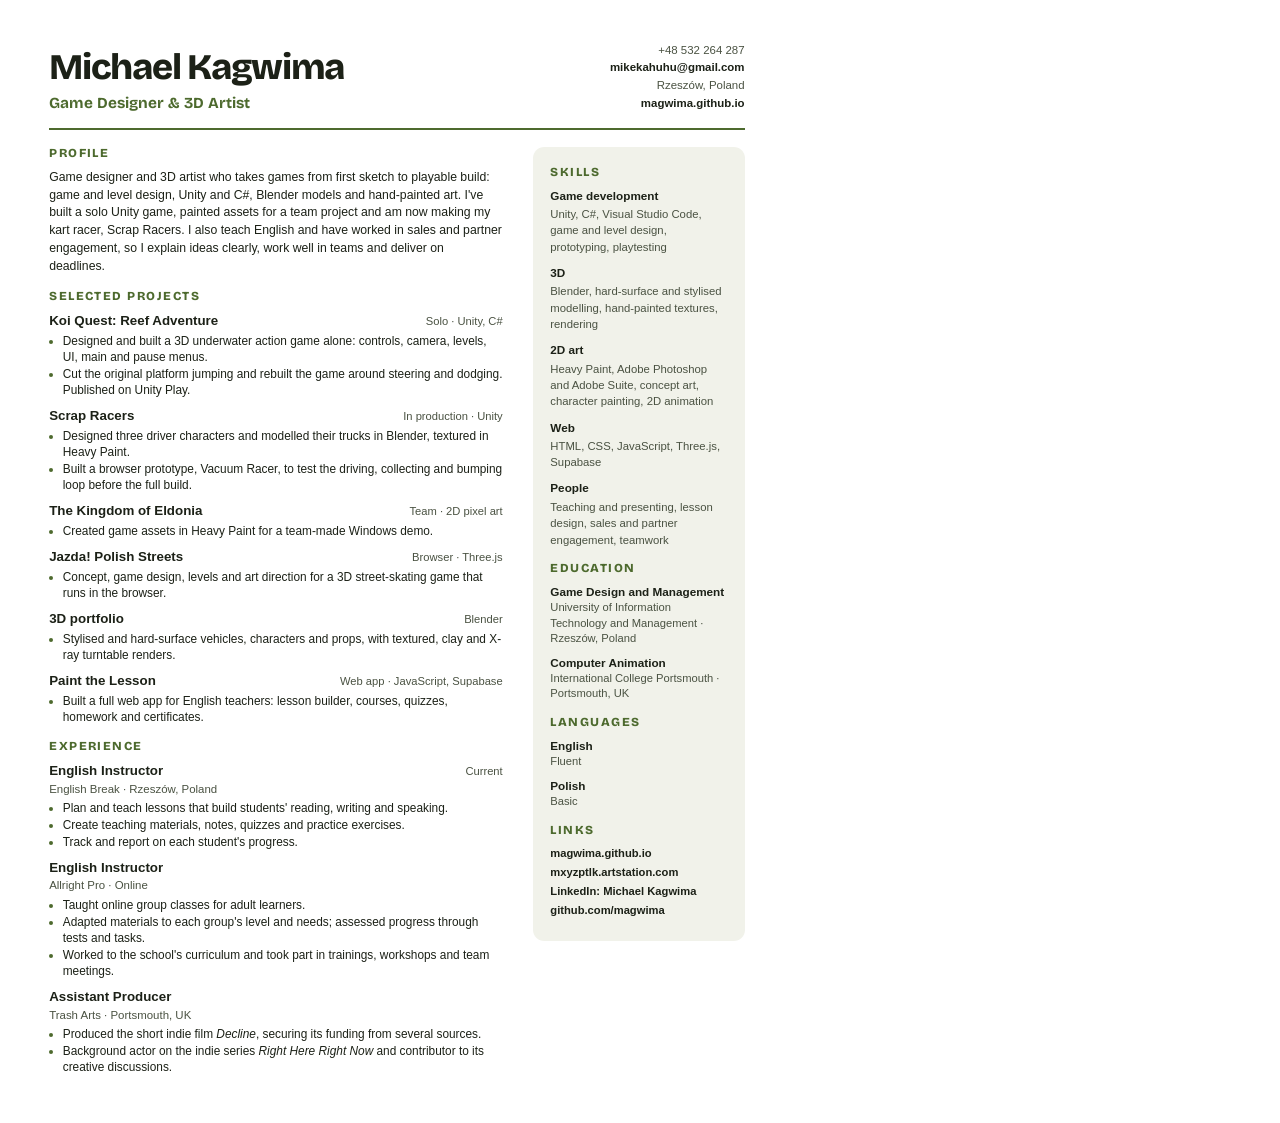
==== cv/index.html @ 656b8012 "Add rewritten one-page CV (PDF) with View CV links in nav, About and footer Co-Authored-By: Claude O" ====
<!doctype html>
<html lang="en"><head><meta charset="utf-8"><title>Michael Kagwima – CV</title>
<style>
@font-face { font-family: "Bricolage"; src: url(../assets/fonts/bricolage-grotesque-latin-700-normal.woff2); font-weight: 700; }
@font-face { font-family: "Bricolage"; src: url(../assets/fonts/bricolage-grotesque-latin-800-normal.woff2); font-weight: 800; }
@font-face { font-family: "Bricolage"; src: url(../assets/fonts/bricolage-grotesque-latin-ext-800-normal.woff2); font-weight: 800; unicode-range: U+0100-024F; }
@font-face { font-family: "Bricolage"; src: url(../assets/fonts/bricolage-grotesque-latin-ext-700-normal.woff2); font-weight: 700; unicode-range: U+0100-024F; }
@page { size: A4; margin: 0; }
:root { --ink: #1c2117; --soft: #4a5242; --moss: #4d6a2e; --line: #d9dccf; --tint: #f1f2ea; }
* { box-sizing: border-box; }
html, body { margin: 0; }
body { font: 8.9pt/1.36 "Inter", sans-serif; color: var(--ink); background: #fff; }
.page { width: 210mm; height: 297mm; padding: 11mm 13mm 9mm; display: grid; grid-template-rows: auto 1fr; overflow: hidden; }
header { display: grid; grid-template-columns: 1fr auto; gap: 6mm; align-items: end; padding-bottom: 4mm; border-bottom: 2.2pt solid var(--moss); }
h1 { font: 800 27pt/1 "Bricolage", sans-serif; letter-spacing: -.035em; margin: 0; }
.role { font: 700 11.5pt/1.2 "Bricolage", sans-serif; color: var(--moss); margin: 2.2mm 0 0; }
.contact { text-align: right; font-size: 8.6pt; line-height: 1.55; color: var(--soft); }
.contact a { color: var(--ink); text-decoration: none; font-weight: 600; }
.cols { display: grid; grid-template-columns: 1fr 56mm; gap: 8mm; padding-top: 4.5mm; }
h2 { font: 800 9.2pt/1 "Bricolage", sans-serif; letter-spacing: .12em; text-transform: uppercase; color: var(--moss); margin: 0 0 2.6mm; }
section + section { margin-top: 3.8mm; }
p { margin: 0; }
.profile { font-size: 9.2pt; line-height: 1.45; }
.item + .item { margin-top: 2.3mm; }
.head { display: flex; justify-content: space-between; gap: 4mm; align-items: baseline; }
.head b { font-size: 10pt; font-weight: 700; }
.head span { font-size: 8.4pt; color: var(--soft); white-space: nowrap; }
.sub { font-size: 8.6pt; color: var(--soft); margin-top: .4mm; }
ul { margin: .8mm 0 0; padding-left: 3.6mm; }
li { margin: .2mm 0; }
li::marker { color: var(--moss); }
aside { background: var(--tint); border-radius: 3mm; padding: 5mm 4.6mm; align-self: start; }
.skill + .skill { margin-top: 2.6mm; }
.skill b { display: block; font-size: 8.8pt; margin-bottom: .6mm; }
.skill p { font-size: 8.5pt; color: var(--soft); line-height: 1.45; }
.edu + .edu { margin-top: 2.4mm; }
.edu b { display: block; font-size: 8.8pt; }
.edu p { font-size: 8.4pt; color: var(--soft); }
.links p { font-size: 8.4pt; margin-bottom: 1mm; }
.links a { color: var(--ink); text-decoration: none; font-weight: 600; white-space: nowrap; }
</style></head>
<body><div class="page">
<header>
  <div><h1>Michael Kagwima</h1><p class="role">Game Designer &amp; 3D Artist</p></div>
  <div class="contact">+48 532 264 287<br><a href="mailto:mikekahuhu@gmail.com">mikekahuhu@gmail.com</a><br>Rzeszów, Poland<br><a href="https://magwima.github.io">magwima.github.io</a></div>
</header>
<div class="cols">
<main>
  <section>
    <h2>Profile</h2>
    <p class="profile">Game designer and 3D artist who takes games from first sketch to playable build: game and level design, Unity and C#, Blender models and hand-painted art. I've built a solo Unity game, painted assets for a team project and am now making my kart racer, Scrap Racers. I also teach English and have worked in sales and partner engagement, so I explain ideas clearly, work well in teams and deliver on deadlines.</p>
  </section>

  <section>
    <h2>Selected projects</h2>
    <div class="item"><div class="head"><b>Koi Quest: Reef Adventure</b><span>Solo · Unity, C#</span></div>
      <ul><li>Designed and built a 3D underwater action game alone: controls, camera, levels, UI, main and pause menus.</li>
      <li>Cut the original platform jumping and rebuilt the game around steering and dodging. Published on Unity Play.</li></ul></div>
    <div class="item"><div class="head"><b>Scrap Racers</b><span>In production · Unity</span></div>
      <ul><li>Designed three driver characters and modelled their trucks in Blender, textured in Heavy Paint.</li>
      <li>Built a browser prototype, Vacuum Racer, to test the driving, collecting and bumping loop before the full build.</li></ul></div>
    <div class="item"><div class="head"><b>The Kingdom of Eldonia</b><span>Team · 2D pixel art</span></div>
      <ul><li>Created game assets in Heavy Paint for a team-made Windows demo.</li></ul></div>
    <div class="item"><div class="head"><b>Jazda! Polish Streets</b><span>Browser · Three.js</span></div>
      <ul><li>Concept, game design, levels and art direction for a 3D street-skating game that runs in the browser.</li></ul></div>
    <div class="item"><div class="head"><b>3D portfolio</b><span>Blender</span></div>
      <ul><li>Stylised and hard-surface vehicles, characters and props, with textured, clay and X-ray turntable renders.</li></ul></div>
    <div class="item"><div class="head"><b>Paint the Lesson</b><span>Web app · JavaScript, Supabase</span></div>
      <ul><li>Built a full web app for English teachers: lesson builder, courses, quizzes, homework and certificates.</li></ul></div>
  </section>

  <section>
    <h2>Experience</h2>
    <div class="item"><div class="head"><b>English Instructor</b><span>Current</span></div>
      <p class="sub">English Break · Rzeszów, Poland</p>
      <ul><li>Plan and teach lessons that build students' reading, writing and speaking.</li>
      <li>Create teaching materials, notes, quizzes and practice exercises.</li>
      <li>Track and report on each student's progress.</li></ul></div>
    <div class="item"><div class="head"><b>English Instructor</b><span></span></div>
      <p class="sub">Allright Pro · Online</p>
      <ul><li>Taught online group classes for adult learners.</li>
      <li>Adapted materials to each group's level and needs; assessed progress through tests and tasks.</li>
      <li>Worked to the school's curriculum and took part in trainings, workshops and team meetings.</li></ul></div>
    <div class="item"><div class="head"><b>Assistant Producer</b><span></span></div>
      <p class="sub">Trash Arts · Portsmouth, UK</p>
      <ul><li>Produced the short indie film <i>Decline</i>, securing its funding from several sources.</li>
      <li>Background actor on the indie series <i>Right Here Right Now</i> and contributor to its creative discussions.</li></ul></div>
  </section>
</main>

<aside>
  <section>
    <h2>Skills</h2>
    <div class="skill"><b>Game development</b><p>Unity, C#, Visual Studio Code, game and level design, prototyping, playtesting</p></div>
    <div class="skill"><b>3D</b><p>Blender, hard-surface and stylised modelling, hand-painted textures, rendering</p></div>
    <div class="skill"><b>2D art</b><p>Heavy Paint, Adobe Photoshop and Adobe Suite, concept art, character painting, 2D animation</p></div>
    <div class="skill"><b>Web</b><p>HTML, CSS, JavaScript, Three.js, Supabase</p></div>
    <div class="skill"><b>People</b><p>Teaching and presenting, lesson design, sales and partner engagement, teamwork</p></div>
  </section>
  <section>
    <h2>Education</h2>
    <div class="edu"><b>Game Design and Management</b><p>University of Information Technology and Management · Rzeszów, Poland</p></div>
    <div class="edu"><b>Computer Animation</b><p>International College Portsmouth · Portsmouth, UK</p></div>
  </section>
  <section>
    <h2>Languages</h2>
    <div class="edu"><b>English</b><p>Fluent</p></div>
    <div class="edu"><b>Polish</b><p>Basic</p></div>
  </section>
  <section class="links">
    <h2>Links</h2>
    <p><a href="https://magwima.github.io">magwima.github.io</a></p>
    <p><a href="https://mxyzptlk.artstation.com/">mxyzptlk.artstation.com</a></p>
    <p><a href="https://www.linkedin.com/in/michael-kagwima-172569144">LinkedIn: Michael Kagwima</a></p>
    <p><a href="https://github.com/magwima">github.com/magwima</a></p>
  </section>
</aside>
</div>
</div></body></html>
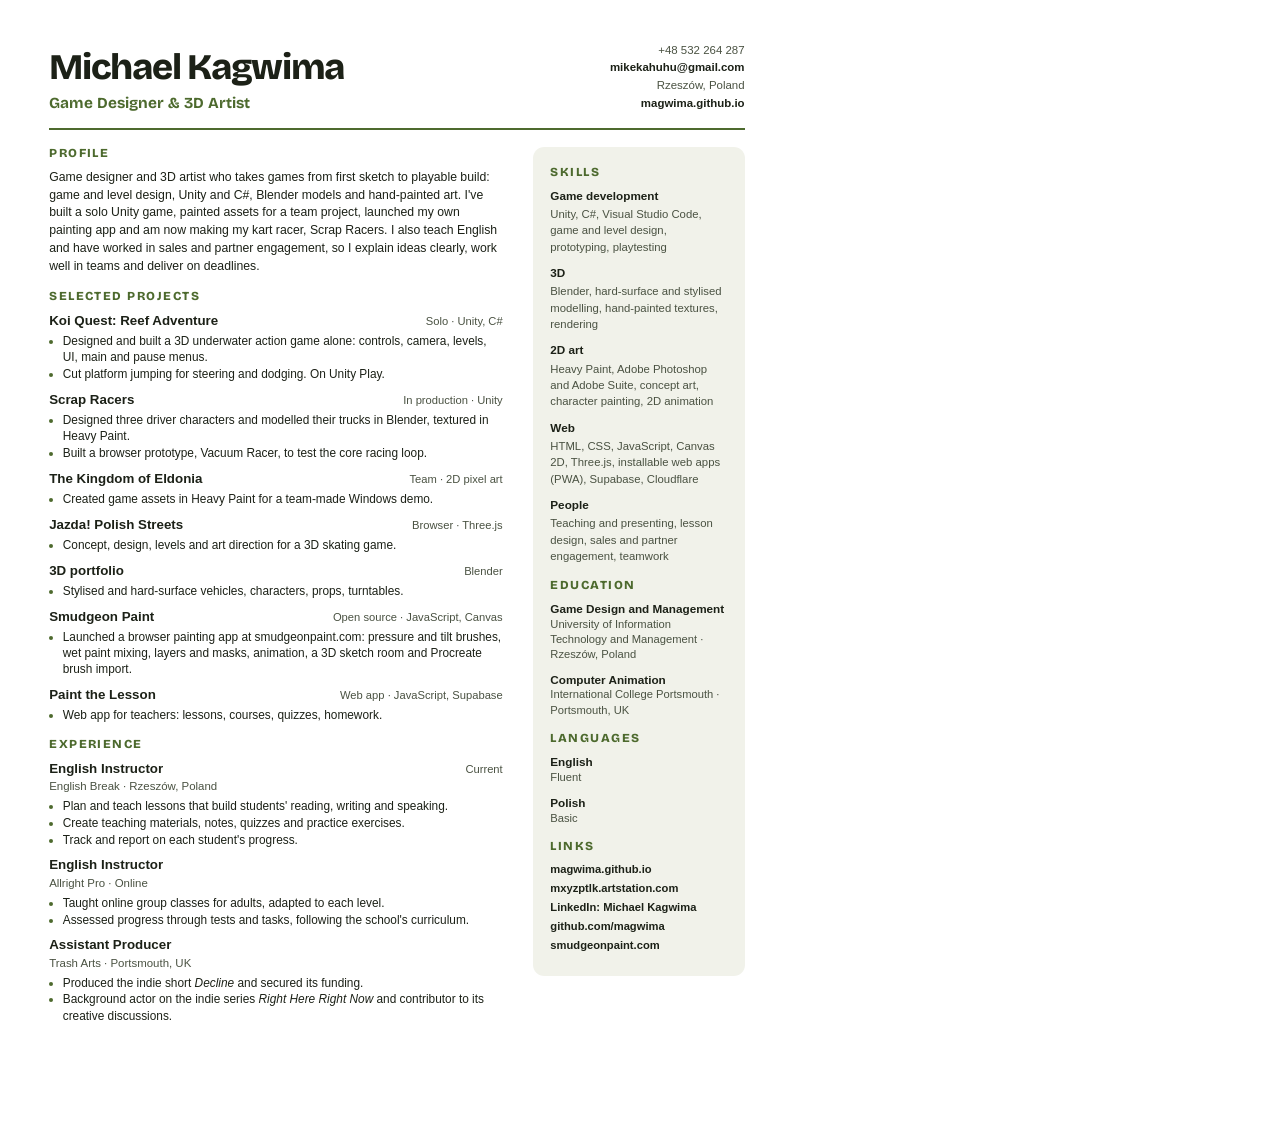
==== commit f568dea3: "Add Smudgeon Paint to Tools, highlights and CV Co-Authored-By: Claude Opus 5.5 <noreply@anthropic.co" ====
--- a/cv/index.html
+++ b/cv/index.html
@@ -48,25 +48,27 @@
 <main>
   <section>
     <h2>Profile</h2>
-    <p class="profile">Game designer and 3D artist who takes games from first sketch to playable build: game and level design, Unity and C#, Blender models and hand-painted art. I've built a solo Unity game, painted assets for a team project and am now making my kart racer, Scrap Racers. I also teach English and have worked in sales and partner engagement, so I explain ideas clearly, work well in teams and deliver on deadlines.</p>
+    <p class="profile">Game designer and 3D artist who takes games from first sketch to playable build: game and level design, Unity and C#, Blender models and hand-painted art. I've built a solo Unity game, painted assets for a team project, launched my own painting app and am now making my kart racer, Scrap Racers. I also teach English and have worked in sales and partner engagement, so I explain ideas clearly, work well in teams and deliver on deadlines.</p>
   </section>
 
   <section>
     <h2>Selected projects</h2>
     <div class="item"><div class="head"><b>Koi Quest: Reef Adventure</b><span>Solo · Unity, C#</span></div>
       <ul><li>Designed and built a 3D underwater action game alone: controls, camera, levels, UI, main and pause menus.</li>
-      <li>Cut the original platform jumping and rebuilt the game around steering and dodging. Published on Unity Play.</li></ul></div>
+      <li>Cut platform jumping for steering and dodging. On Unity Play.</li></ul></div>
     <div class="item"><div class="head"><b>Scrap Racers</b><span>In production · Unity</span></div>
       <ul><li>Designed three driver characters and modelled their trucks in Blender, textured in Heavy Paint.</li>
-      <li>Built a browser prototype, Vacuum Racer, to test the driving, collecting and bumping loop before the full build.</li></ul></div>
+      <li>Built a browser prototype, Vacuum Racer, to test the core racing loop.</li></ul></div>
     <div class="item"><div class="head"><b>The Kingdom of Eldonia</b><span>Team · 2D pixel art</span></div>
       <ul><li>Created game assets in Heavy Paint for a team-made Windows demo.</li></ul></div>
     <div class="item"><div class="head"><b>Jazda! Polish Streets</b><span>Browser · Three.js</span></div>
-      <ul><li>Concept, game design, levels and art direction for a 3D street-skating game that runs in the browser.</li></ul></div>
+      <ul><li>Concept, design, levels and art direction for a 3D skating game.</li></ul></div>
     <div class="item"><div class="head"><b>3D portfolio</b><span>Blender</span></div>
-      <ul><li>Stylised and hard-surface vehicles, characters and props, with textured, clay and X-ray turntable renders.</li></ul></div>
+      <ul><li>Stylised and hard-surface vehicles, characters, props, turntables.</li></ul></div>
+    <div class="item"><div class="head"><b>Smudgeon Paint</b><span>Open source · JavaScript, Canvas</span></div>
+      <ul><li>Launched a browser painting app at smudgeonpaint.com: pressure and tilt brushes, wet paint mixing, layers and masks, animation, a 3D sketch room and Procreate brush import.</li></ul></div>
     <div class="item"><div class="head"><b>Paint the Lesson</b><span>Web app · JavaScript, Supabase</span></div>
-      <ul><li>Built a full web app for English teachers: lesson builder, courses, quizzes, homework and certificates.</li></ul></div>
+      <ul><li>Web app for teachers: lessons, courses, quizzes, homework.</li></ul></div>
   </section>
 
   <section>
@@ -78,12 +80,11 @@
       <li>Track and report on each student's progress.</li></ul></div>
     <div class="item"><div class="head"><b>English Instructor</b><span></span></div>
       <p class="sub">Allright Pro · Online</p>
-      <ul><li>Taught online group classes for adult learners.</li>
-      <li>Adapted materials to each group's level and needs; assessed progress through tests and tasks.</li>
-      <li>Worked to the school's curriculum and took part in trainings, workshops and team meetings.</li></ul></div>
+      <ul><li>Taught online group classes for adults, adapted to each level.</li>
+      <li>Assessed progress through tests and tasks, following the school's curriculum.</li></ul></div>
     <div class="item"><div class="head"><b>Assistant Producer</b><span></span></div>
       <p class="sub">Trash Arts · Portsmouth, UK</p>
-      <ul><li>Produced the short indie film <i>Decline</i>, securing its funding from several sources.</li>
+      <ul><li>Produced the indie short <i>Decline</i> and secured its funding.</li>
       <li>Background actor on the indie series <i>Right Here Right Now</i> and contributor to its creative discussions.</li></ul></div>
   </section>
 </main>
@@ -94,7 +95,7 @@
     <div class="skill"><b>Game development</b><p>Unity, C#, Visual Studio Code, game and level design, prototyping, playtesting</p></div>
     <div class="skill"><b>3D</b><p>Blender, hard-surface and stylised modelling, hand-painted textures, rendering</p></div>
     <div class="skill"><b>2D art</b><p>Heavy Paint, Adobe Photoshop and Adobe Suite, concept art, character painting, 2D animation</p></div>
-    <div class="skill"><b>Web</b><p>HTML, CSS, JavaScript, Three.js, Supabase</p></div>
+    <div class="skill"><b>Web</b><p>HTML, CSS, JavaScript, Canvas 2D, Three.js, installable web apps (PWA), Supabase, Cloudflare</p></div>
     <div class="skill"><b>People</b><p>Teaching and presenting, lesson design, sales and partner engagement, teamwork</p></div>
   </section>
   <section>
@@ -113,6 +114,7 @@
     <p><a href="https://mxyzptlk.artstation.com/">mxyzptlk.artstation.com</a></p>
     <p><a href="https://www.linkedin.com/in/michael-kagwima-172569144">LinkedIn: Michael Kagwima</a></p>
     <p><a href="https://github.com/magwima">github.com/magwima</a></p>
+    <p><a href="https://smudgeonpaint.com/">smudgeonpaint.com</a></p>
   </section>
 </aside>
 </div>
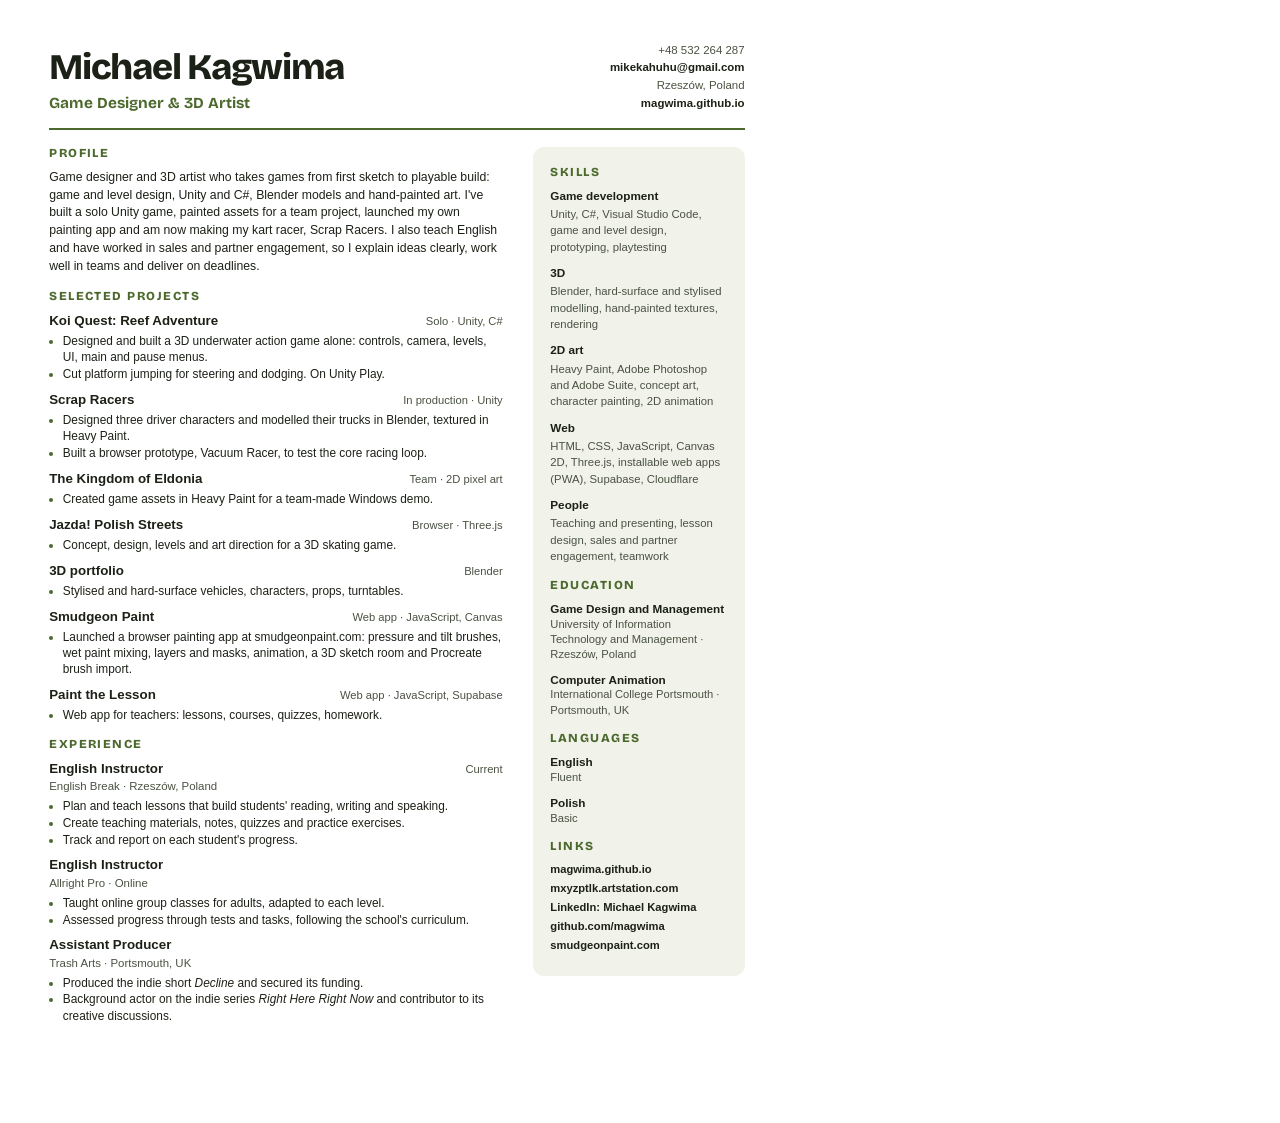
==== commit 3163136d: "Smudgeon Paint: private testing note and Request access button Co-Authored-By: Claude Opus 5.5 <nore" ====
--- a/cv/index.html
+++ b/cv/index.html
@@ -65,7 +65,7 @@
       <ul><li>Concept, design, levels and art direction for a 3D skating game.</li></ul></div>
     <div class="item"><div class="head"><b>3D portfolio</b><span>Blender</span></div>
       <ul><li>Stylised and hard-surface vehicles, characters, props, turntables.</li></ul></div>
-    <div class="item"><div class="head"><b>Smudgeon Paint</b><span>Open source · JavaScript, Canvas</span></div>
+    <div class="item"><div class="head"><b>Smudgeon Paint</b><span>Web app · JavaScript, Canvas</span></div>
       <ul><li>Launched a browser painting app at smudgeonpaint.com: pressure and tilt brushes, wet paint mixing, layers and masks, animation, a 3D sketch room and Procreate brush import.</li></ul></div>
     <div class="item"><div class="head"><b>Paint the Lesson</b><span>Web app · JavaScript, Supabase</span></div>
       <ul><li>Web app for teachers: lessons, courses, quizzes, homework.</li></ul></div>
